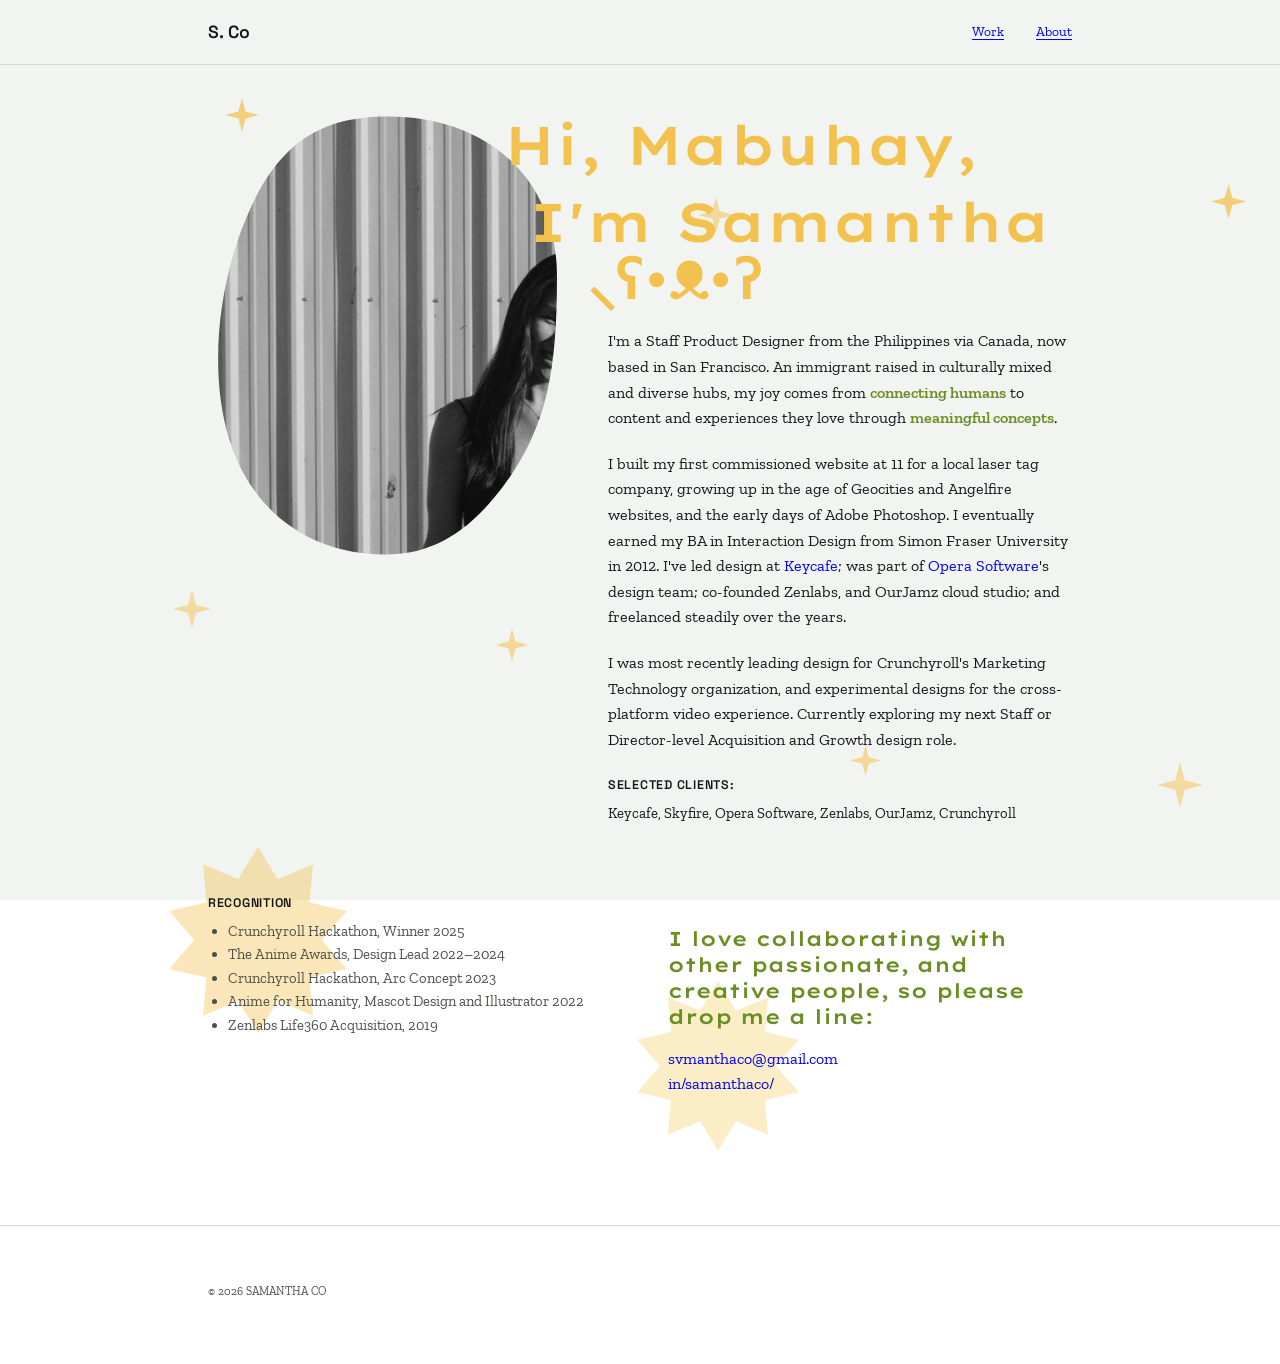
==== about.html @ 7ece9bed "Add files via upload" ====
<!DOCTYPE html>
<html lang="en">
<head>
<meta charset="UTF-8">
<meta name="viewport" content="width=device-width, initial-scale=1.0">
<title>About — Samantha Co</title>
<link rel="preconnect" href="https://fonts.googleapis.com">
<link href="https://fonts.googleapis.com/css2?family=Zilla+Slab:ital,wght@0,400;0,500;0,600;1,400&family=Space+Grotesk:wght@500;600;700&family=Lexend+Giga:wght@500;600;700&display=swap" rel="stylesheet">
<link rel="stylesheet" href="styles.css">
<style>
  .about-hero{
    display:flex; align-items:flex-start; gap:0; flex-wrap:wrap;
    padding:40px 0 16px;
  }
  .about-hero-photo{
    width:360px; height:460px; flex-shrink:0;
    clip-path: path("M180,11.5 C275,11.5 349,69 349,172.5 C349,264.5 339,322 296.5,379.5 C254,437 212,454 159,448.5 C95,442.75 42,402.5 21,333.5 C0,264.5 10.6,172.5 42.4,103.5 C74.1,34.5 116.5,11.5 180,11.5 Z");
    overflow:hidden; background:var(--bg-raised); position:relative;
  }
  .about-hero-photo img{width:100%; height:100%; object-fit:cover; display:block; filter:grayscale(0.15);}
  .about-hero-text{
    flex:1; min-width:260px; position:relative; margin-left:-64px; margin-top:12px; z-index:2; padding-left:24px;
  }
  .about-hero-text p.about-hero-wave{margin-left:-24px;}
  .about-hero-text p{margin-bottom:20px; margin-left:80px;}
  .about-hero-greet{
    font-family:'Lexend Giga', sans-serif; font-weight:600; font-size:clamp(2rem, 6vw, 3.4rem);
    margin:0 0 8px; line-height:1.05;
  }
  .about-hero-wave{
    font-family:'Lexend Giga', sans-serif; font-weight:600; font-size:clamp(2rem, 6vw, 3.4rem);
    color:var(--ink); margin:0 0 4px; line-height:1.05; margin-left:-24px;
  }
  .accent-text{color:var(--accent); font-weight:600;}
  .about-hero-lede{
    color:var(--ink-soft); margin-top:16px; max-width:340px;
  }
  .about-columns{display:flex; gap:56px; flex-wrap:wrap; margin-top:8px;}
  .about-columns > div{flex:1; min-width:200px;}
  @media (max-width:768px){
    .about-hero-photo{width:100%;}
    .about-hero-text{margin-left:0; padding-left:0; margin-top:-32px;}
  }
</style>
</head>
<body>

<div class="stars-bg" id="starsBg" aria-hidden="true"></div>

<div class="page">

<nav>
  <div class="wrap">
    <div class="logo">S. Co</div>
    <div class="navlinks">
      <a href="index.html#work">Work</a>
      <a href="about.html">About</a>
    </div>
  </div>
</nav>

<div class="wrap">
  <div class="about-hero">
    <div class="about-hero-photo reveal">
      <img src="about-photo.png" alt="Samantha Co laughing in front of a corrugated metal wall">
    </div>
    <div class="about-hero-text">
      <p class="about-hero-wave"><span style="color:var(--spark);">Hi, Mabuhay,</p>
      <h1 class="about-hero-greet"><span style="color:var(--spark);">I'm Samantha</h1>
      <p class="about-hero-greet" style="margin-left:60px; margin-top:-8px;"><span class="emoticon"><span style="color:var(--spark);">⸜ʕ•ᴥ•ʔ</span></span></p>
      <p>I'm a Staff Product Designer from the Philippines via Canada, now based in San Francisco. An immigrant raised in culturally mixed and diverse hubs, my joy comes from <span class="accent-text">connecting humans</span> to content and experiences they love through <span class="accent-text">meaningful concepts</span>. </p>

        <p>I built my first commissioned website at 11 for a local laser tag company, growing up in the age of Geocities and Angelfire websites, and the early days of Adobe Photoshop. I eventually earned my BA in Interaction Design from Simon Fraser University in 2012. I've led design at <a href="https://www.keycafe.com/s/" target="_blank" rel="noopener noreferrer">Keycafe</a>; was part of <a href="https://www.opera.com" target="_blank" rel="noopener noreferrer">Opera Software</a>'s design team; co-founded Zenlabs, and OurJamz cloud studio; and freelanced steadily over the years.</p>
      <p>I was most recently leading design for Crunchyroll's Marketing Technology organization, and experimental designs for the cross-platform video experience. Currently exploring my next Staff or Director-level Acquisition and Growth design role.</p>

      <h4 class="about-subhead" style="margin-left:80px;">Selected Clients:</h4>
      <p class="about-list" style="margin-left:80px;">Keycafe, Skyfire, Opera Software, Zenlabs, OurJamz, Crunchyroll</p>
    </div>
  </div>
</div>

<section class="section" id="about" style="padding-top:8px;">
  <div class="wrap">

    <div class="about-grid">
      <div class="about-text" style="max-width:none;">
        <div style="display:flex; gap:56px; flex-wrap:wrap; align-items:flex-start;">
          <div style="position:relative; flex:1; min-width:240px;">
            <svg class="star-decor parallax" data-speed="0.18" viewBox="0 0 200 200" xmlns="http://www.w3.org/2000/svg" aria-hidden="true" style="position:absolute; top:-40px; left:-60px; width:220px; height:220px; z-index:-1; pointer-events:none;">
              <path fill="#F2C14E" opacity="0.4" d="M100.0,15.0 L117.9,44.8 L150.0,31.2 L146.9,65.9 L180.8,73.7 L158.0,100.0 L180.8,126.3 L146.9,134.1 L150.0,168.8 L117.9,155.2 L100.0,185.0 L82.1,155.2 L50.0,168.8 L53.1,134.1 L19.2,126.3 L42.0,100.0 L19.2,73.7 L53.1,65.9 L50.0,31.2 L82.1,44.8 Z" />
            </svg>
            <h4 class="about-subhead">Recognition</h4>
            <ul class="about-list" style="list-style:disc; padding-left:20px; margin:0;">
              <li>Crunchyroll Hackathon, Winner 2025</li>
              <li>The Anime Awards, Design Lead 2022–2024</li>
              <li>Crunchyroll Hackathon, Arc Concept 2023</li>
              <li>Anime for Humanity, Mascot Design and Illustrator 2022</li>
              <li>Zenlabs Life360 Acquisition, 2019</li>
            </ul>
          </div>

          <div style="flex:1; min-width:240px; margin-top:56px; position:relative;">
            <svg class="star-decor parallax" data-speed="0.14" viewBox="0 0 200 200" xmlns="http://www.w3.org/2000/svg" aria-hidden="true" style="position:absolute; top:40px; left:-50px; width:200px; height:200px; z-index:-1; pointer-events:none;">
              <path fill="#F7DE8F" opacity="0.5" d="M100.0,15.0 L117.9,44.8 L150.0,31.2 L146.9,65.9 L180.8,73.7 L158.0,100.0 L180.8,126.3 L146.9,134.1 L150.0,168.8 L117.9,155.2 L100.0,185.0 L82.1,155.2 L50.0,168.8 L53.1,134.1 L19.2,126.3 L42.0,100.0 L19.2,73.7 L53.1,65.9 L50.0,31.2 L82.1,44.8 Z" />
            </svg>
            <p class="results-statement" style="font-size:1.25rem;"><span class="accent-text">I love collaborating with other passionate, and creative people, so please drop me a line:</span></p>
            <p style="margin:0;">
              <a href="mailto:svmanthaco@gmail.com">svmanthaco@gmail.com</a><br>
              <a href="https://www.linkedin.com/in/samanthaco/" target="_blank" rel="noopener noreferrer">in/samanthaco/</a>
            </p>
          </div>
        </div>


      </div>
    </div>
  </div>
</section>

<footer>
  <div class="wrap">
    <div class="footer-note">© 2026 SAMANTHA CO</div>
  </div>
</footer>

</div><!-- /.page -->

<script>
  (function(){
    var bg = document.getElementById('starsBg');
    if(!bg) return;
    var count = window.innerWidth < 640 ? 4 : 8;
    var cols = window.innerWidth < 640 ? 2 : 4;
    var rows = Math.ceil(count / cols);
    var cellW = 100 / cols;
    var cellH = 100 / rows;
    var cell = 0;
    for(var i = 0; i < count; i++){
      var star = document.createElement('div');
      star.className = 'star';
      var size = (Math.random() * 26 + 22).toFixed(1);
      star.style.width = size + 'px';
      star.style.height = size + 'px';
      var col = cell % cols;
      var row = Math.floor(cell / cols);
      cell++;
      var top = row * cellH + Math.random() * (cellH * 0.7) + cellH * 0.1;
      var left = col * cellW + Math.random() * (cellW * 0.7) + cellW * 0.1;
      star.style.top = top + '%';
      star.style.left = left + '%';
      star.style.opacity = (Math.random() * 0.4 + 0.35).toFixed(2);
      star.style.animationDelay = (Math.random() * 3.4).toFixed(2) + 's';
      star.style.animationDuration = (2.4 + Math.random() * 2.4).toFixed(2) + 's';
      bg.appendChild(star);
    }
  })();

  (function(){
    var revealEls = document.querySelectorAll('.reveal');
    if(!('IntersectionObserver' in window) || !revealEls.length){
      revealEls.forEach(function(el){ el.classList.add('is-visible'); });
      return;
    }
    var observer = new IntersectionObserver(function(entries){
      entries.forEach(function(entry){
        if(entry.isIntersecting){
          entry.target.classList.add('is-visible');
        } else {
          entry.target.classList.remove('is-visible');
        }
      });
    }, { threshold: 0.15, rootMargin: '0px 0px -40px 0px' });
    revealEls.forEach(function(el){ observer.observe(el); });
  })();
</script>

</body>
</html>
---- styles.css ----
:root{
    --bg: #F2F4F1;
    --bg-raised: #E8EBE4;
    --ink: #14171A;
    --ink-soft: #4B5049;
    --line: #D6DAD1;
    --accent: #6B8E23;
    --link-color: #0000EE;
    --spark: #F2C14E;
  }
  *{box-sizing:border-box; margin:0; padding:0;}
  html{scroll-behavior:smooth;}
  body{
    color:var(--ink);
    font-family:'Zilla Slab', serif;
    line-height:1.6;
    -webkit-font-smoothing:antialiased;
  }
  .page{position:relative; z-index:1;}
  .stars-bg{position:fixed; inset:0; z-index:0; overflow:hidden; pointer-events:none; background:var(--bg);}
  .star{
    position:absolute;
    background-image:url("data:image/svg+xml;utf8,<svg xmlns='http://www.w3.org/2000/svg' viewBox='0 0 24 24'><path d='M12 0 L14.5 9.5 L24 12 L14.5 14.5 L12 24 L9.5 14.5 L0 12 L9.5 9.5 Z' fill='%23F2C14E'/></svg>");
    background-size:contain; background-repeat:no-repeat; background-position:center;
    animation:twinkle 3.4s ease-in-out infinite;
  }
  @media (prefers-reduced-motion: reduce){
    .star{animation:none; opacity:0.4 !important;}
  }

  /* --- scroll reveal --- */
  .reveal{
    opacity:0; transform:translateY(22px);
    transition:opacity 0.7s ease, transform 0.7s ease;
  }
  .reveal.is-visible{opacity:1; transform:translateY(0);}
  .card.reveal:nth-child(2){transition-delay:0.06s;}
  .card.reveal:nth-child(3){transition-delay:0.12s;}
  .card.reveal:nth-child(4){transition-delay:0.18s;}
  .card.reveal:nth-child(5){transition-delay:0.24s;}
  @media (prefers-reduced-motion: reduce){
    .reveal{opacity:1; transform:none; transition:none;}
  }
  a{color:inherit; text-decoration:none;}
  p a, li a{color:var(--link-color); text-decoration:none;}
  .wrap{max-width:920px; margin:0 auto; padding:0 28px;}

  /* --- nav --- */
  nav{
    position:sticky; top:0; z-index:50;
    background:rgba(242,244,241,0.85);
    backdrop-filter:blur(8px);
    border-bottom:1px solid var(--line);
  }
  nav .wrap{display:flex; align-items:center; justify-content:space-between; height:64px;}
  .logo{font-family:'Space Grotesk', sans-serif; font-weight:600; font-size:1.1rem; letter-spacing:0.02em;}
  .navlinks{display:flex; gap:32px; font-size:0.85rem;}
  .navlinks a{position:relative; padding:4px 0; font-family:'Zilla Slab', serif; color:var(--link-color); text-decoration:underline; text-underline-offset:3px;}
  a:focus-visible{outline:2px solid var(--link-color); outline-offset:3px; border-radius:2px;}
  .about-text a, .footer-links a, .project-body a{
    font-family:'Zilla Slab', serif; color:var(--link-color); text-decoration:none;
  }

  /* --- hero --- */
  .hero{padding-top:96px; padding-bottom:32px; position:relative; text-align:center;}
  .hero-breaker{
    font-family:'Zilla Slab', serif; font-size:1.2rem; color:var(--line);
    margin-top:56px; letter-spacing:0.3em;
  }
  .hero .eyebrow{
    font-family:'Space Grotesk', sans-serif; font-weight:600; font-size:0.78rem; color:var(--accent);
    letter-spacing:0.06em; text-transform:uppercase; display:flex; align-items:center; justify-content:center; gap:8px; margin-bottom:22px;
  }
  .spark{display:inline-block; animation:twinkle 2.6s ease-in-out infinite;}
  @keyframes twinkle{0%,100%{opacity:1; transform:scale(1);} 50%{opacity:0.55; transform:scale(0.85);}}
  h1.name{
    font-family:'Lexend Giga', sans-serif; font-weight:600; font-size:clamp(2.6rem, 6vw, 4.4rem);
    line-height:1.02; letter-spacing:-0.01em;
  }
  h1.name em{font-style:italic; font-weight:300; color:var(--accent);}
  .role{
    font-family:'Space Grotesk', sans-serif; font-weight:500; font-size:1.3rem;
    color:var(--ink-soft); margin-top:10px;
  }
  .thesis{max-width:none; margin-top:28px; font-size:1.05rem; color:var(--ink-soft);}
  .hero-meta{display:flex; gap:24px; margin-top:10px; font-family:'Zilla Slab', serif; font-style:italic; font-size:0.78rem; color:var(--ink-soft); flex-wrap:wrap;}

  /* --- section labels --- */
  .section{padding:128px 0;}
  #work{padding-top:24px; padding-bottom:24px;}
  .section-breaker{
    text-align:center; font-family:'Zilla Slab', serif; font-size:1.2rem; color:var(--line); letter-spacing:0.3em;
  }
  .section-label{
    font-family:'Space Grotesk', sans-serif; font-weight:600; font-size:0.78rem; color:var(--accent);
    text-transform:uppercase; letter-spacing:0.06em; margin-bottom:18px; display:block;
  }

  /* --- featured project --- */
  .featured-media{
    width:100%; border-radius:6px; overflow:hidden; margin:28px 0 8px;
    border:1px solid var(--line); background:var(--bg-raised);
  }
  .featured-media img{width:100%; display:block;}
  .media-caption{
    font-family:'Zilla Slab', serif; font-style:italic; font-size:0.85rem; color:var(--ink-soft);
    margin-top:0; margin-bottom:28px; text-align:center;
  }
  h2.project-title{
    font-family:'Lexend Giga', sans-serif; font-weight:600; font-size:2rem; margin-bottom:4px;
  }
  .project-subhead{
    font-family:'Zilla Slab', serif; font-style:italic; font-size:0.9rem; color:var(--ink-soft);
    margin-bottom:0;
  }
  .project-subhead a{color:var(--link-color); text-decoration:none;}
  .subhead-row{display:flex; align-items:center; gap:8px;}
  .company-icon{
    width:20px; height:20px; border-radius:50%; object-fit:cover; flex-shrink:0; display:block;
  }
  .stat-row{
    display:flex; gap:36px; flex-wrap:wrap; margin:28px 0 32px;
    padding:24px 0; border-top:1px solid var(--line); border-bottom:1px solid var(--line);
    justify-content:space-between;
  }
  .stat{flex:1; min-width:140px;}
  .stat .num{font-family:'Space Grotesk', sans-serif; font-weight:600; font-size:2rem; color:var(--accent); display:block;}
  .stat .label{font-size:0.82rem; color:var(--ink-soft); margin-top:2px;}
  .project-body p{margin-bottom:88px; color:var(--ink-soft); max-width:none;}
  .results-statement{
    font-family:'Lexend Giga', sans-serif; font-weight:600; font-size:1.6rem; line-height:1.3;
    color:var(--ink); max-width:none;
  }
  .highlight-green{color:var(--accent);}
  .results-block{position:relative; margin-top:140px;}
  .results-block .results-statement:first-of-type{margin-bottom:20px;}
  .results-block .star-decor{
    position:absolute; top:-60px; left:-80px; width:260px; height:220px; z-index:-1; pointer-events:none;
  }
  .inline-media{margin:0 0 88px; max-width:none; text-align:center;}
  .inline-media img{width:100%; border-radius:6px; border:1px solid var(--line); display:block;}
  .inline-media .media-caption{margin-bottom:0; max-width:none;}
  .stacked-media{display:flex; flex-direction:column; align-items:center;}
  .stacked-media img{margin-bottom:12px; width:100px; max-width:100%; height:auto;}
  .stacked-media img:last-of-type{margin-bottom:0;}
  .focus-grid{
    display:grid; grid-template-columns:1fr 1fr; gap:28px; align-items:start;
    width:100%; margin:8px 0 88px;
  }
  .focus-grid .inline-media img{max-height:160px; width:auto; display:block;}
  .focus-grid p{margin-bottom:0; max-width:none;}
  @media (max-width:640px){.focus-grid{grid-template-columns:1fr;}}
  .project-body h4{
    font-family:'Space Grotesk', sans-serif; font-weight:600; font-size:0.85rem; color:var(--ink);
    text-transform:uppercase; letter-spacing:0.04em; margin:48px 0 16px;
  }
  .problem-block{position:relative;}
  .solution-block{position:relative;}
  .problem-block .blob{
    position:absolute; top:-40px; left:-70px; width:260px; height:260px; z-index:-1; pointer-events:none;
  }
  .solution-block .blob{
    position:absolute; top:-40px; right:160px; width:260px; height:260px; z-index:-1; pointer-events:none;
  }

  /* --- project grid --- */
  .grid{display:grid; grid-template-columns:1fr 1fr; gap:1px; background:var(--line); border:1px solid var(--line); margin-top:24px;}
  .card{
    position:relative; aspect-ratio:16/10; border-radius:4px; overflow:hidden;
    background:var(--bg-raised); border:1px solid var(--line); transition:transform 0.2s ease;
  }
  .card:hover{transform:scale(1.01);}
  .card-thumb{width:100%; height:100%; margin:0;}
  .card-thumb img{width:100%; height:100%; object-fit:contain; display:block;}
  .card-overlay{
    position:absolute; inset:0; display:flex; align-items:flex-end;
    background:linear-gradient(to top, rgba(0,0,0,0.7) 0%, rgba(0,0,0,0) 55%);
    opacity:0; transition:opacity 0.2s ease; padding:20px;
  }
  .card:hover .card-overlay{opacity:1;}
  .card-overlay h3{
    font-family:'Lexend Giga', sans-serif; font-weight:600; font-size:1.05rem; color:#fff;
    display:flex; align-items:center; gap:8px; margin:0;
  }
  .card-spark{color:var(--spark); opacity:0; transform:scale(0.6); transition:all 0.25s ease; font-size:0.9rem;}
  .card:hover .card-spark{opacity:1; transform:scale(1);}
  @media (max-width:640px){.grid{grid-template-columns:1fr;}}

  /* --- about --- */
  .about-grid{display:flex; gap:48px; flex-wrap:wrap; align-items:flex-start;}
  .about-photo{width:180px; height:180px; border-radius:6px; overflow:hidden; flex-shrink:0; background:var(--bg-raised); border:1px solid var(--line);}
  .about-photo img{width:100%; height:100%; object-fit:cover; display:block;}
  .about-text{flex:1; min-width:280px; max-width:560px; color:var(--ink-soft);}
  .about-text p{margin-bottom:16px;}
  .about-greeting{
    font-family:'Space Grotesk', sans-serif; font-weight:600; font-size:1.6rem; color:var(--ink); margin-bottom:16px;
  }
  .about-greeting .emoticon{color:var(--accent); font-weight:500; font-family:'Space Grotesk', sans-serif;}
  .about-subhead{
    font-family:'Space Grotesk', sans-serif; font-weight:600; font-size:0.78rem; color:var(--ink);
    text-transform:uppercase; letter-spacing:0.06em; margin:24px 0 6px;
  }
  .about-list{font-size:0.92rem;}
  .about-contact{margin-top:24px;}
  .signoff{
    font-family:'Zilla Slab', serif; font-style:italic; color:var(--ink-soft); font-size:0.95rem;
    margin-top:24px; margin-bottom:0;
  }

  /* --- footer --- */
  footer{padding:56px 0 64px; border-top:1px solid var(--line);}
  footer .wrap{display:flex; justify-content:space-between; align-items:center; flex-wrap:wrap; gap:16px;}
  .footer-links{display:flex; gap:28px; font-size:0.9rem;}
  .footer-note{font-family:'Zilla Slab', serif; font-size:0.72rem; color:var(--ink-soft);}

  @media (prefers-reduced-motion: reduce){
    .spark{animation:none;}
    *{transition:none !important;}
  }
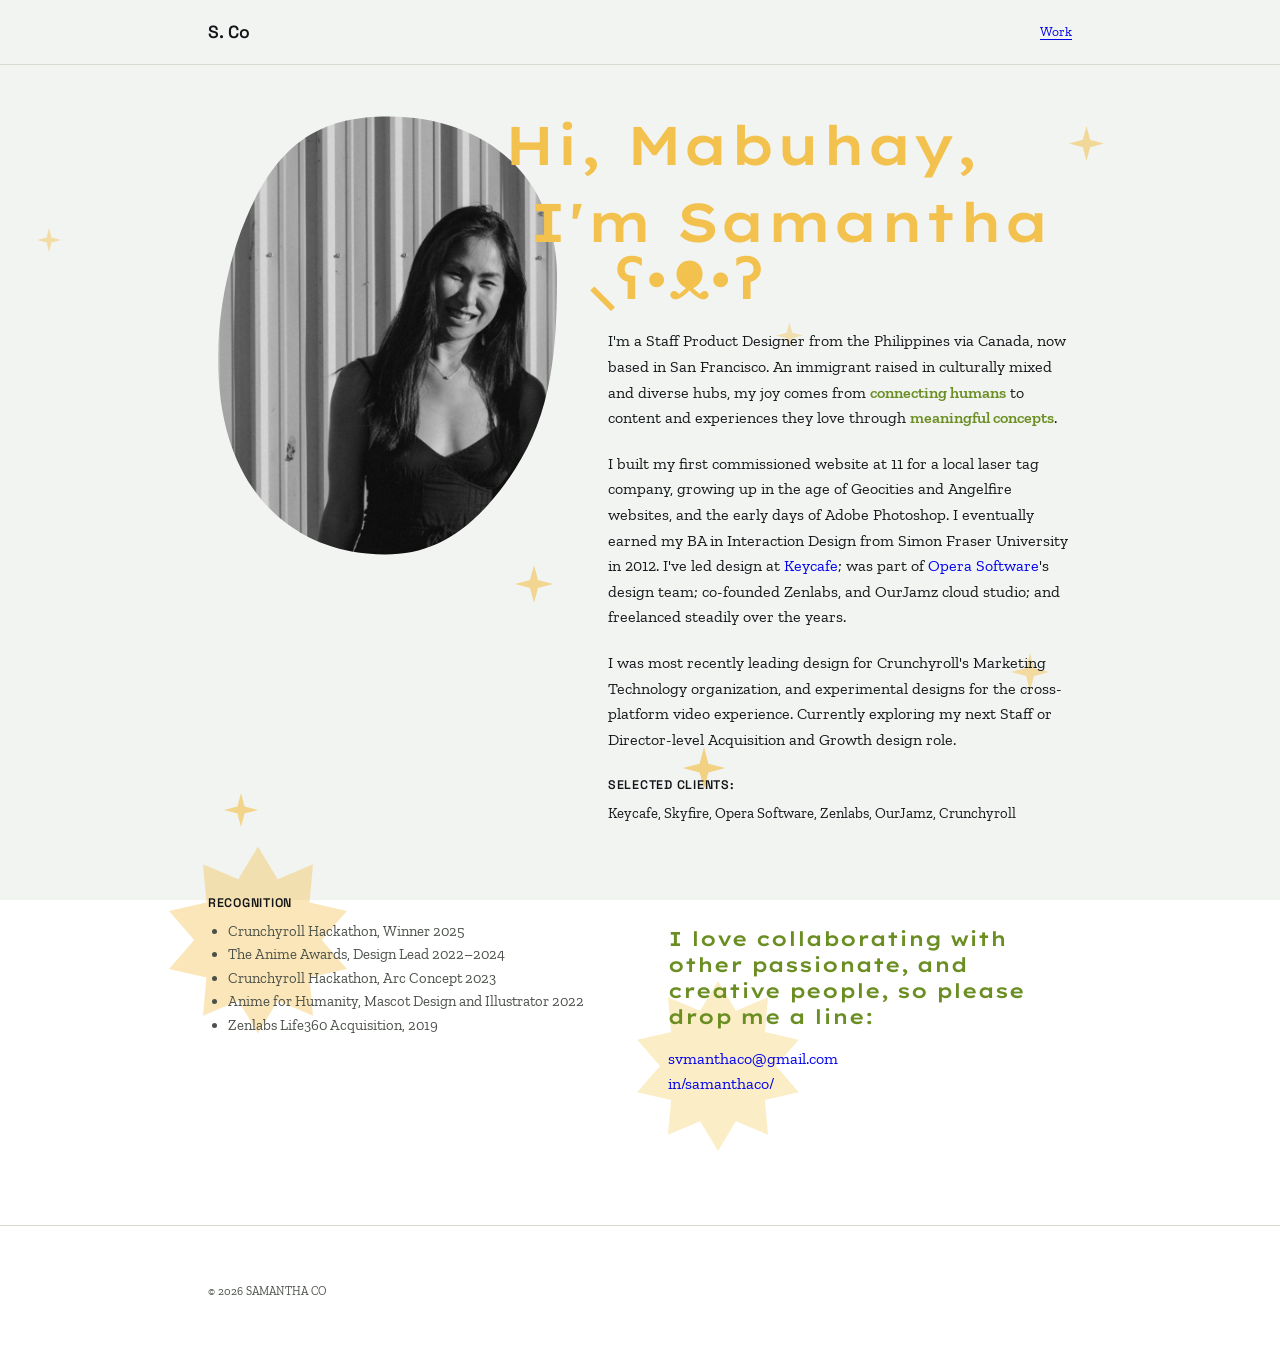
==== commit 6f8f7378: "Add files via upload" ====
--- a/about.html
+++ b/about.html
@@ -54,7 +54,7 @@
     <div class="logo">S. Co</div>
     <div class="navlinks">
       <a href="index.html#work">Work</a>
-      <a href="about.html">About</a>
+
     </div>
   </div>
 </nav>
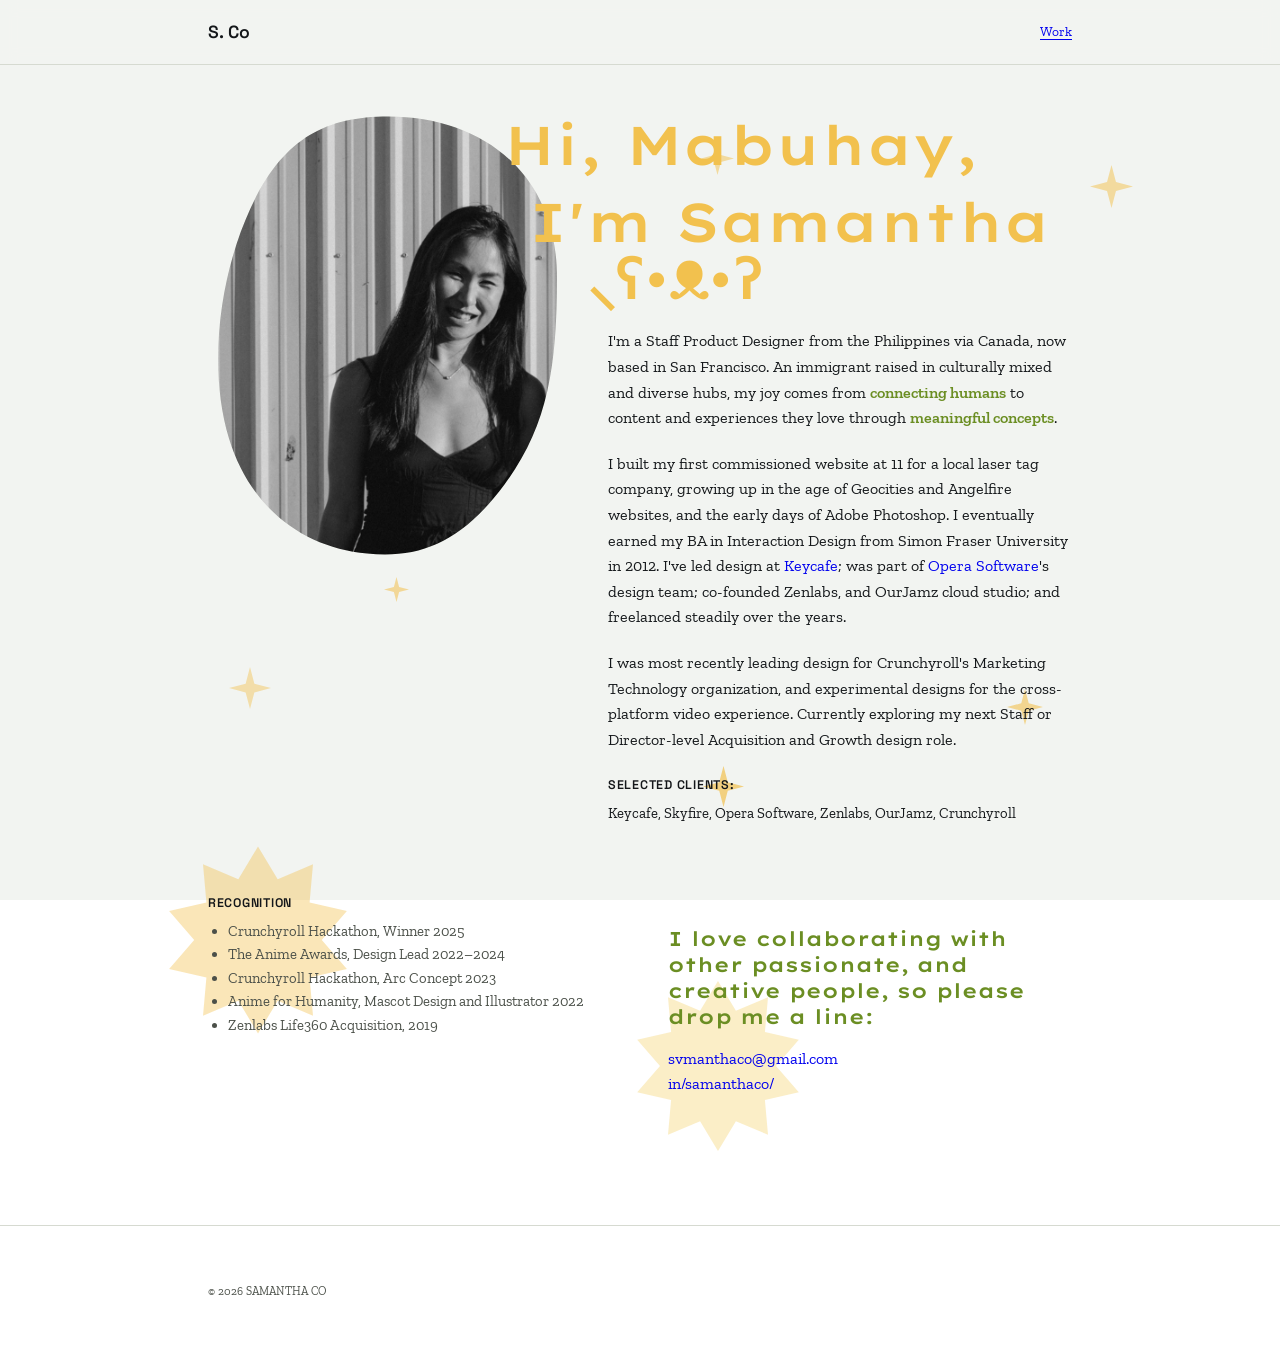
==== commit 592e9a04: "Add files via upload" ====
--- a/about.html
+++ b/about.html
@@ -53,7 +53,7 @@
   <div class="wrap">
     <div class="logo">S. Co</div>
     <div class="navlinks">
-      <a href="index.html#work">Work</a>
+      <a href="https://cupnunu.github.io/portfolio/index.html#work">Work</a>
 
     </div>
   </div>
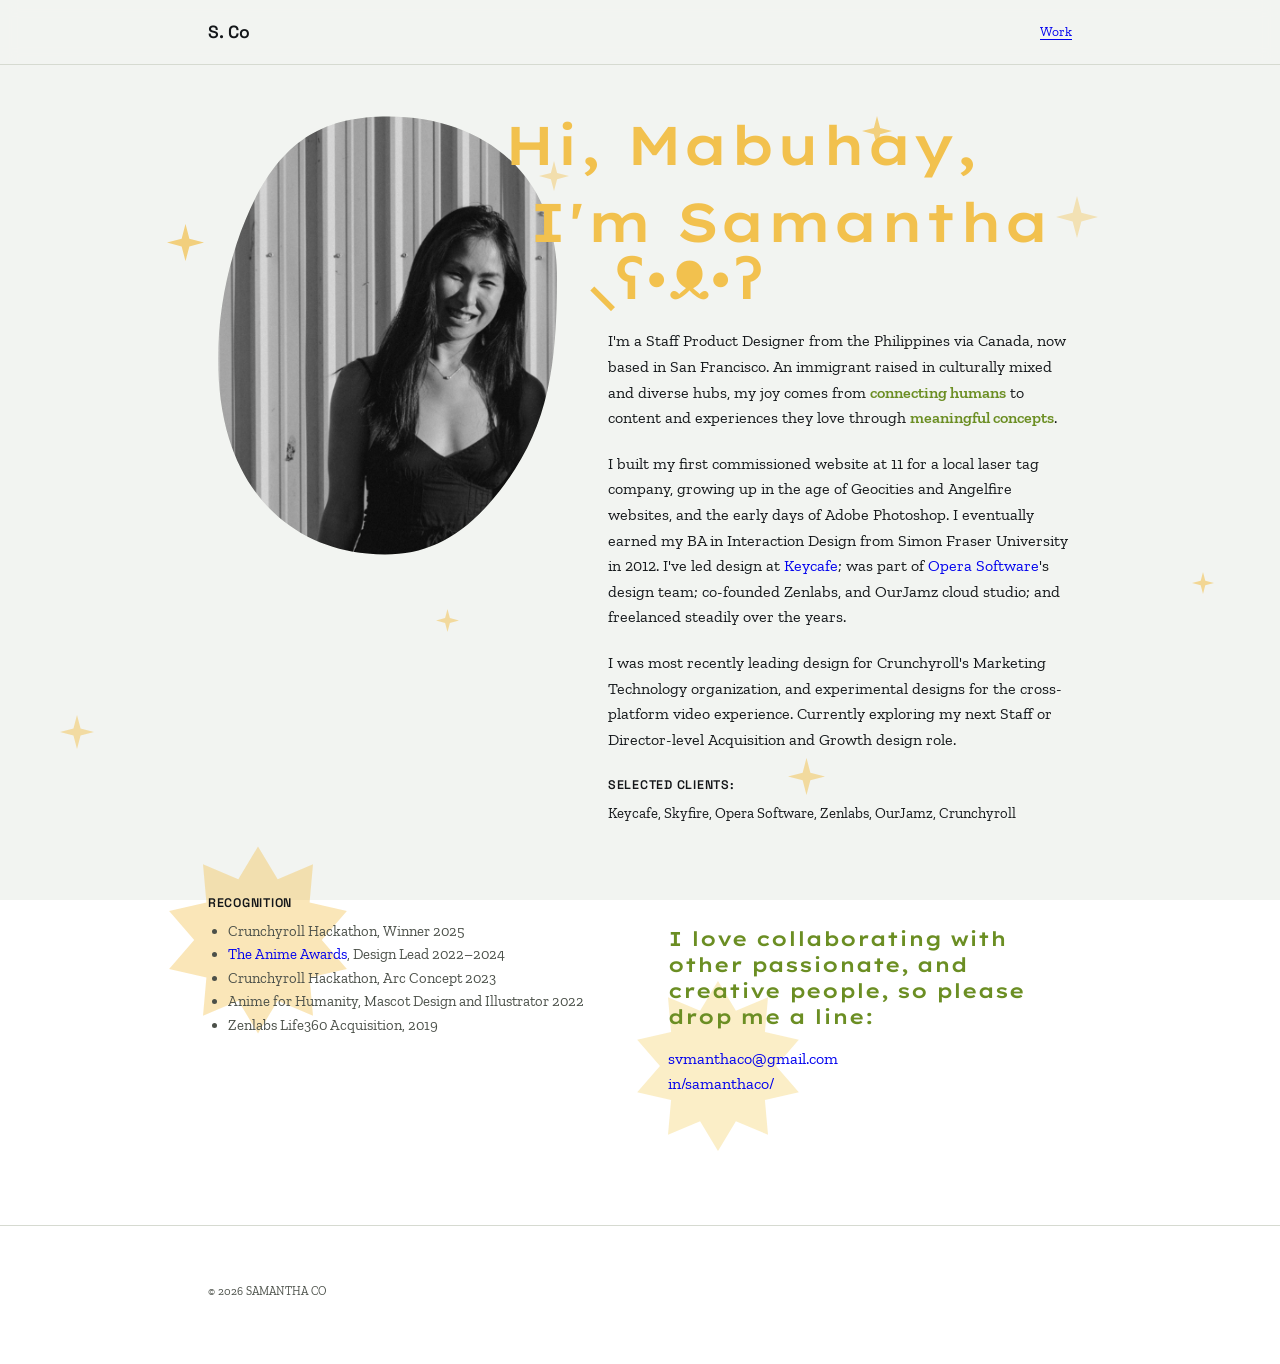
==== commit 27571148: "Add files via upload" ====
--- a/about.html
+++ b/about.html
@@ -92,7 +92,7 @@
             <h4 class="about-subhead">Recognition</h4>
             <ul class="about-list" style="list-style:disc; padding-left:20px; margin:0;">
               <li>Crunchyroll Hackathon, Winner 2025</li>
-              <li>The Anime Awards, Design Lead 2022–2024</li>
+              <li><a href="https://www.crunchyroll.com/animeawards/" target="_blank" rel="noopener noreferrer">The Anime Awards</a>, Design Lead 2022–2024</li>
               <li>Crunchyroll Hackathon, Arc Concept 2023</li>
               <li>Anime for Humanity, Mascot Design and Illustrator 2022</li>
               <li>Zenlabs Life360 Acquisition, 2019</li>
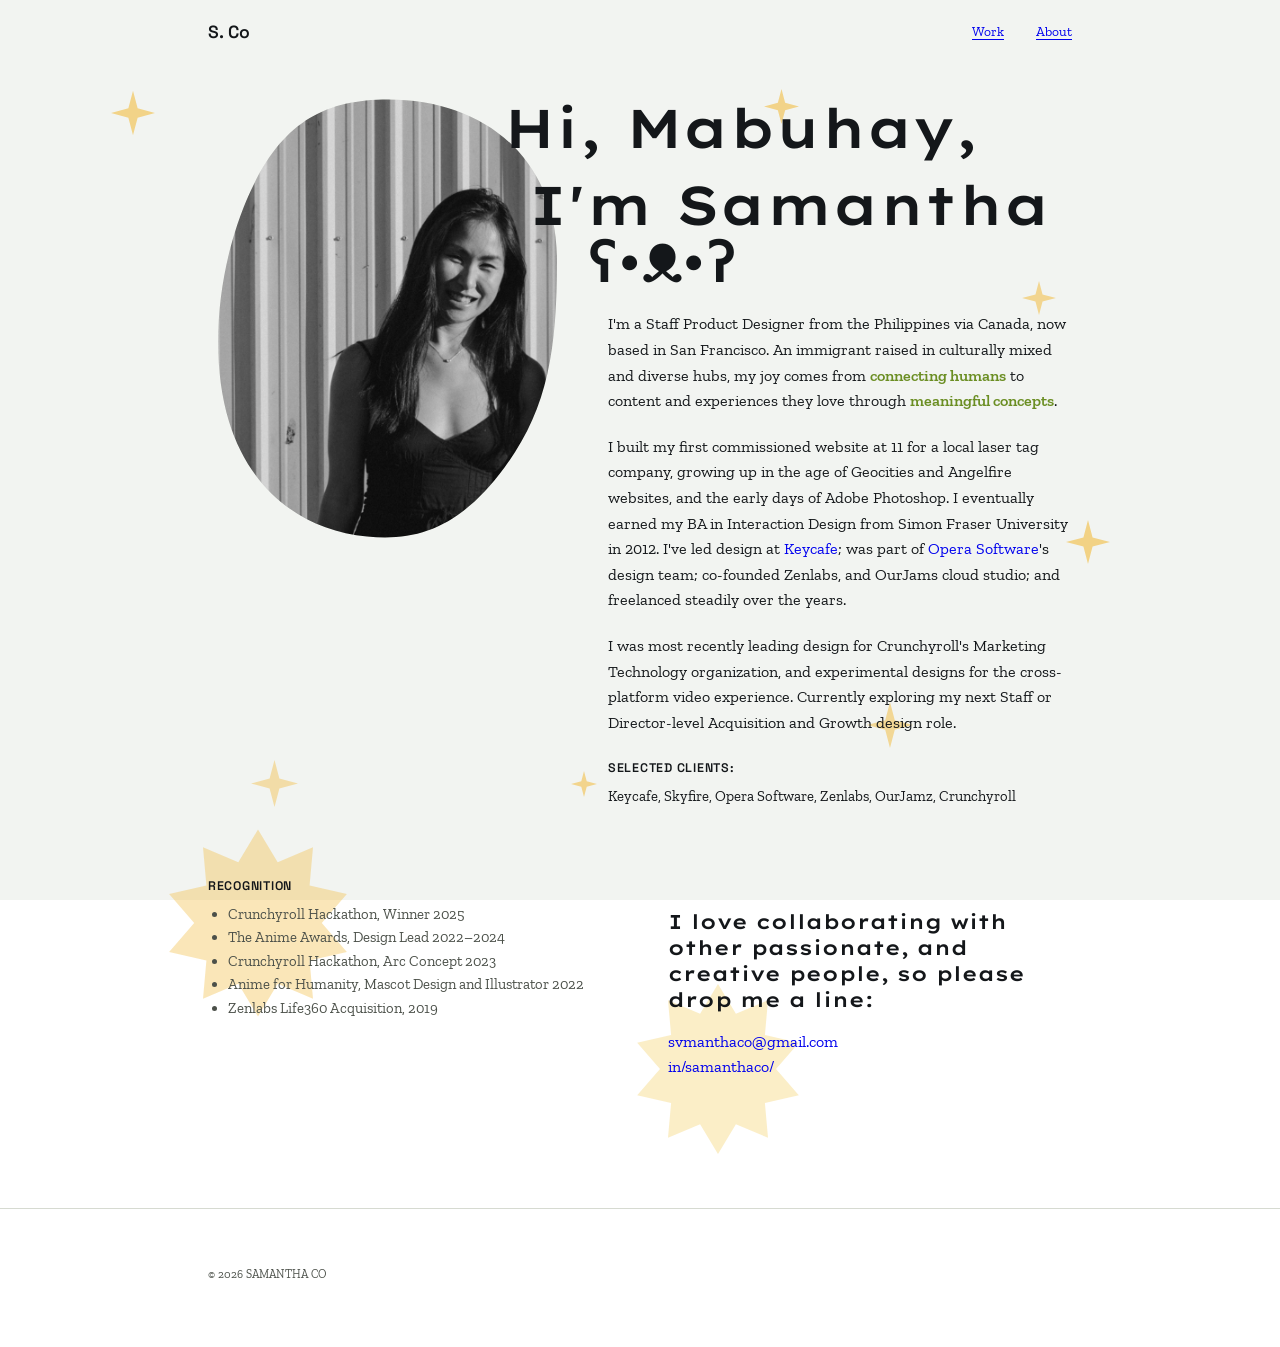
==== commit 19101e5a: "Add files via upload" ====
--- a/about.html
+++ b/about.html
@@ -10,7 +10,7 @@
 <style>
   .about-hero{
     display:flex; align-items:flex-start; gap:0; flex-wrap:wrap;
-    padding:40px 0 16px;
+    padding:24px 0 16px;
   }
   .about-hero-photo{
     width:360px; height:460px; flex-shrink:0;
@@ -53,8 +53,8 @@
   <div class="wrap">
     <div class="logo">S. Co</div>
     <div class="navlinks">
-      <a href="https://cupnunu.github.io/portfolio/index.html#work">Work</a>
-
+      <a href="index.html#work">Work</a>
+      <a href="about.html">About</a>
     </div>
   </div>
 </nav>
@@ -65,12 +65,12 @@
       <img src="about-photo.png" alt="Samantha Co laughing in front of a corrugated metal wall">
     </div>
     <div class="about-hero-text">
-      <p class="about-hero-wave"><span style="color:var(--spark);">Hi, Mabuhay,</p>
-      <h1 class="about-hero-greet"><span style="color:var(--spark);">I'm Samantha</h1>
-      <p class="about-hero-greet" style="margin-left:60px; margin-top:-8px;"><span class="emoticon"><span style="color:var(--spark);">⸜ʕ•ᴥ•ʔ</span></span></p>
+      <p class="about-hero-wave">Hi, Mabuhay,</p>
+      <h1 class="about-hero-greet">I'm Samantha</h1>
+      <p class="about-hero-greet" style="margin-left:60px; margin-top:-8px;"><span class="emoticon">ʕ•ᴥ•ʔ</span></p>
       <p>I'm a Staff Product Designer from the Philippines via Canada, now based in San Francisco. An immigrant raised in culturally mixed and diverse hubs, my joy comes from <span class="accent-text">connecting humans</span> to content and experiences they love through <span class="accent-text">meaningful concepts</span>. </p>
 
-        <p>I built my first commissioned website at 11 for a local laser tag company, growing up in the age of Geocities and Angelfire websites, and the early days of Adobe Photoshop. I eventually earned my BA in Interaction Design from Simon Fraser University in 2012. I've led design at <a href="https://www.keycafe.com/s/" target="_blank" rel="noopener noreferrer">Keycafe</a>; was part of <a href="https://www.opera.com" target="_blank" rel="noopener noreferrer">Opera Software</a>'s design team; co-founded Zenlabs, and OurJamz cloud studio; and freelanced steadily over the years.</p>
+        <p>I built my first commissioned website at 11 for a local laser tag company, growing up in the age of Geocities and Angelfire websites, and the early days of Adobe Photoshop. I eventually earned my BA in Interaction Design from Simon Fraser University in 2012. I've led design at <a href="https://www.keycafe.com/s/" target="_blank" rel="noopener noreferrer">Keycafe</a>; was part of <a href="https://www.opera.com" target="_blank" rel="noopener noreferrer">Opera Software</a>'s design team; co-founded Zenlabs, and OurJams cloud studio; and freelanced steadily over the years.</p>
       <p>I was most recently leading design for Crunchyroll's Marketing Technology organization, and experimental designs for the cross-platform video experience. Currently exploring my next Staff or Director-level Acquisition and Growth design role.</p>
 
       <h4 class="about-subhead" style="margin-left:80px;">Selected Clients:</h4>
@@ -92,7 +92,7 @@
             <h4 class="about-subhead">Recognition</h4>
             <ul class="about-list" style="list-style:disc; padding-left:20px; margin:0;">
               <li>Crunchyroll Hackathon, Winner 2025</li>
-              <li><a href="https://www.crunchyroll.com/animeawards/" target="_blank" rel="noopener noreferrer">The Anime Awards</a>, Design Lead 2022–2024</li>
+              <li>The Anime Awards, Design Lead 2022–2024</li>
               <li>Crunchyroll Hackathon, Arc Concept 2023</li>
               <li>Anime for Humanity, Mascot Design and Illustrator 2022</li>
               <li>Zenlabs Life360 Acquisition, 2019</li>
@@ -100,10 +100,10 @@
           </div>
 
           <div style="flex:1; min-width:240px; margin-top:56px; position:relative;">
-            <svg class="star-decor parallax" data-speed="0.14" viewBox="0 0 200 200" xmlns="http://www.w3.org/2000/svg" aria-hidden="true" style="position:absolute; top:40px; left:-50px; width:200px; height:200px; z-index:-1; pointer-events:none;">
+            <svg class="star-decor parallax" data-speed="0.14" viewBox="0 0 200 200" xmlns="http://www.w3.org/2000/svg" aria-hidden="true" style="position:absolute; top:60px; left:-50px; width:200px; height:200px; z-index:-1; pointer-events:none;">
               <path fill="#F7DE8F" opacity="0.5" d="M100.0,15.0 L117.9,44.8 L150.0,31.2 L146.9,65.9 L180.8,73.7 L158.0,100.0 L180.8,126.3 L146.9,134.1 L150.0,168.8 L117.9,155.2 L100.0,185.0 L82.1,155.2 L50.0,168.8 L53.1,134.1 L19.2,126.3 L42.0,100.0 L19.2,73.7 L53.1,65.9 L50.0,31.2 L82.1,44.8 Z" />
             </svg>
-            <p class="results-statement" style="font-size:1.25rem;"><span class="accent-text">I love collaborating with other passionate, and creative people, so please drop me a line:</span></p>
+            <p class="results-statement" style="font-size:1.25rem;">I love collaborating with other passionate, and creative people, so please drop me a line:</p>
             <p style="margin:0;">
               <a href="mailto:svmanthaco@gmail.com">svmanthaco@gmail.com</a><br>
               <a href="https://www.linkedin.com/in/samanthaco/" target="_blank" rel="noopener noreferrer">in/samanthaco/</a>
@@ -174,5 +174,7 @@
   })();
 </script>
 
+<script src="draggable-stars.js"></script>
+
 </body>
 </html>
--- a/styles.css
+++ b/styles.css
@@ -23,6 +23,7 @@
     background-image:url("data:image/svg+xml;utf8,<svg xmlns='http://www.w3.org/2000/svg' viewBox='0 0 24 24'><path d='M12 0 L14.5 9.5 L24 12 L14.5 14.5 L12 24 L9.5 14.5 L0 12 L9.5 9.5 Z' fill='%23F2C14E'/></svg>");
     background-size:contain; background-repeat:no-repeat; background-position:center;
     animation:twinkle 3.4s ease-in-out infinite;
+    pointer-events:auto; cursor:grab; touch-action:none;
   }
   @media (prefers-reduced-motion: reduce){
     .star{animation:none; opacity:0.4 !important;}
@@ -48,9 +49,7 @@
   /* --- nav --- */
   nav{
     position:sticky; top:0; z-index:50;
-    background:rgba(242,244,241,0.85);
-    backdrop-filter:blur(8px);
-    border-bottom:1px solid var(--line);
+    background:transparent;
   }
   nav .wrap{display:flex; align-items:center; justify-content:space-between; height:64px;}
   .logo{font-family:'Space Grotesk', sans-serif; font-weight:600; font-size:1.1rem; letter-spacing:0.02em;}
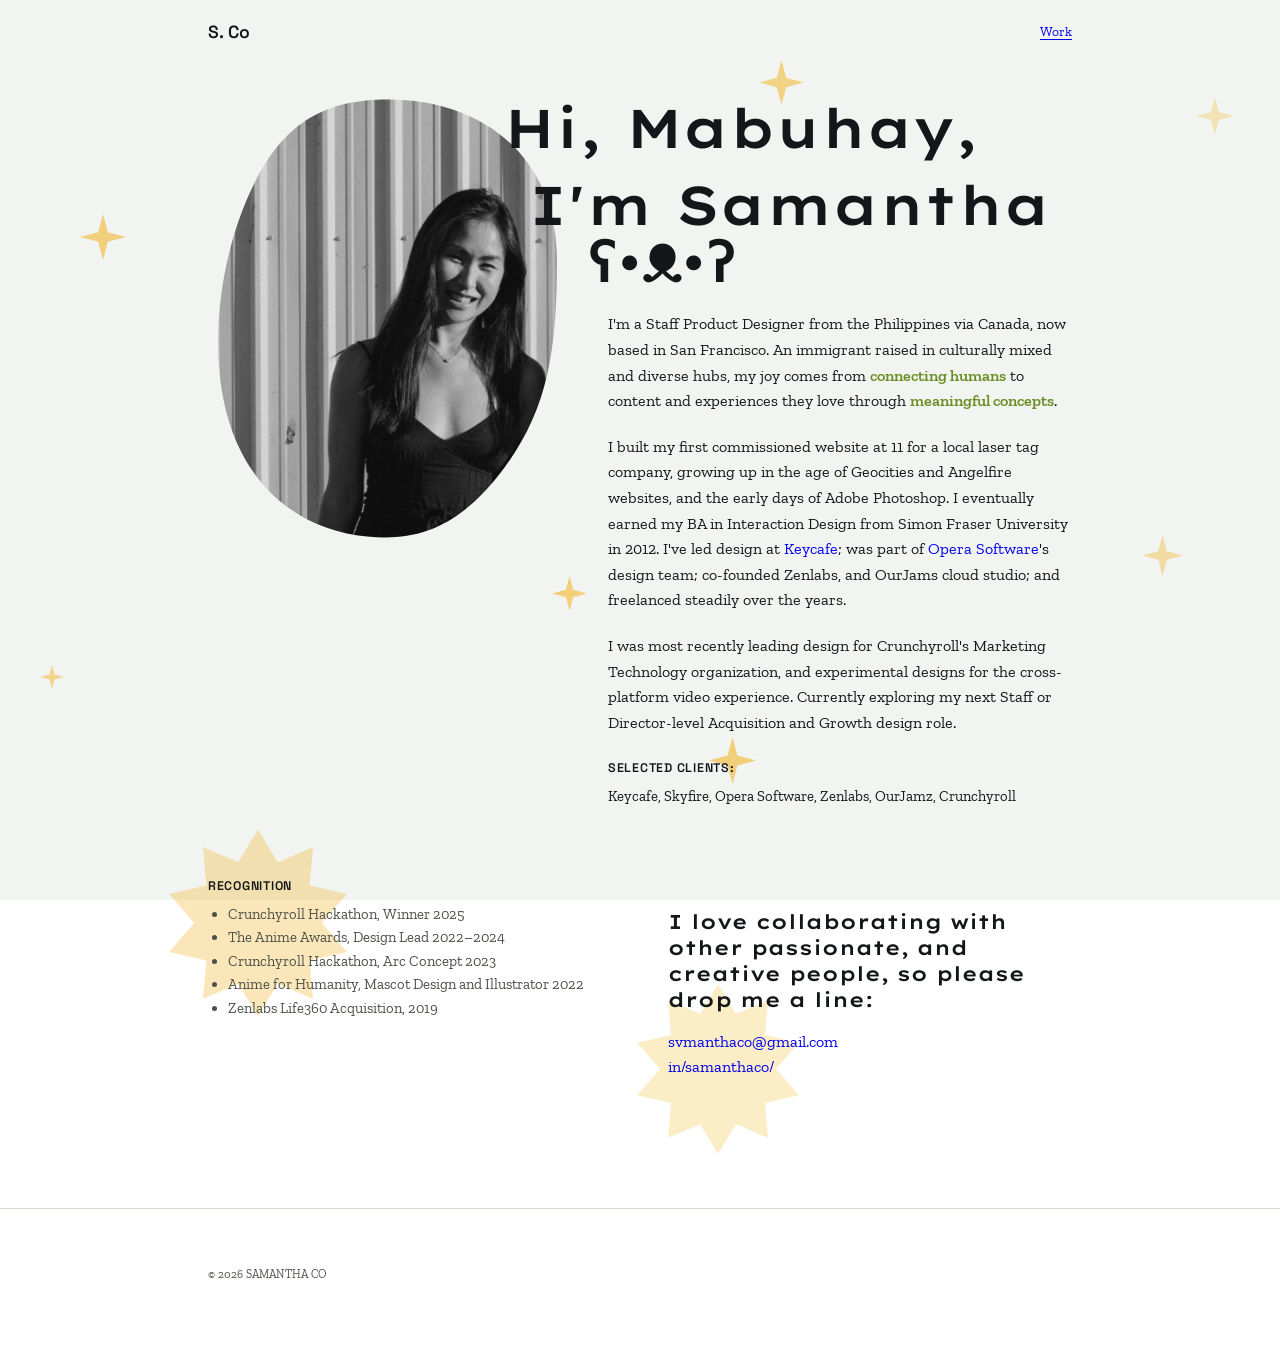
==== commit 9ffb4246: "Add files via upload" ====
--- a/about.html
+++ b/about.html
@@ -54,7 +54,6 @@
     <div class="logo">S. Co</div>
     <div class="navlinks">
       <a href="index.html#work">Work</a>
-      <a href="about.html">About</a>
     </div>
   </div>
 </nav>
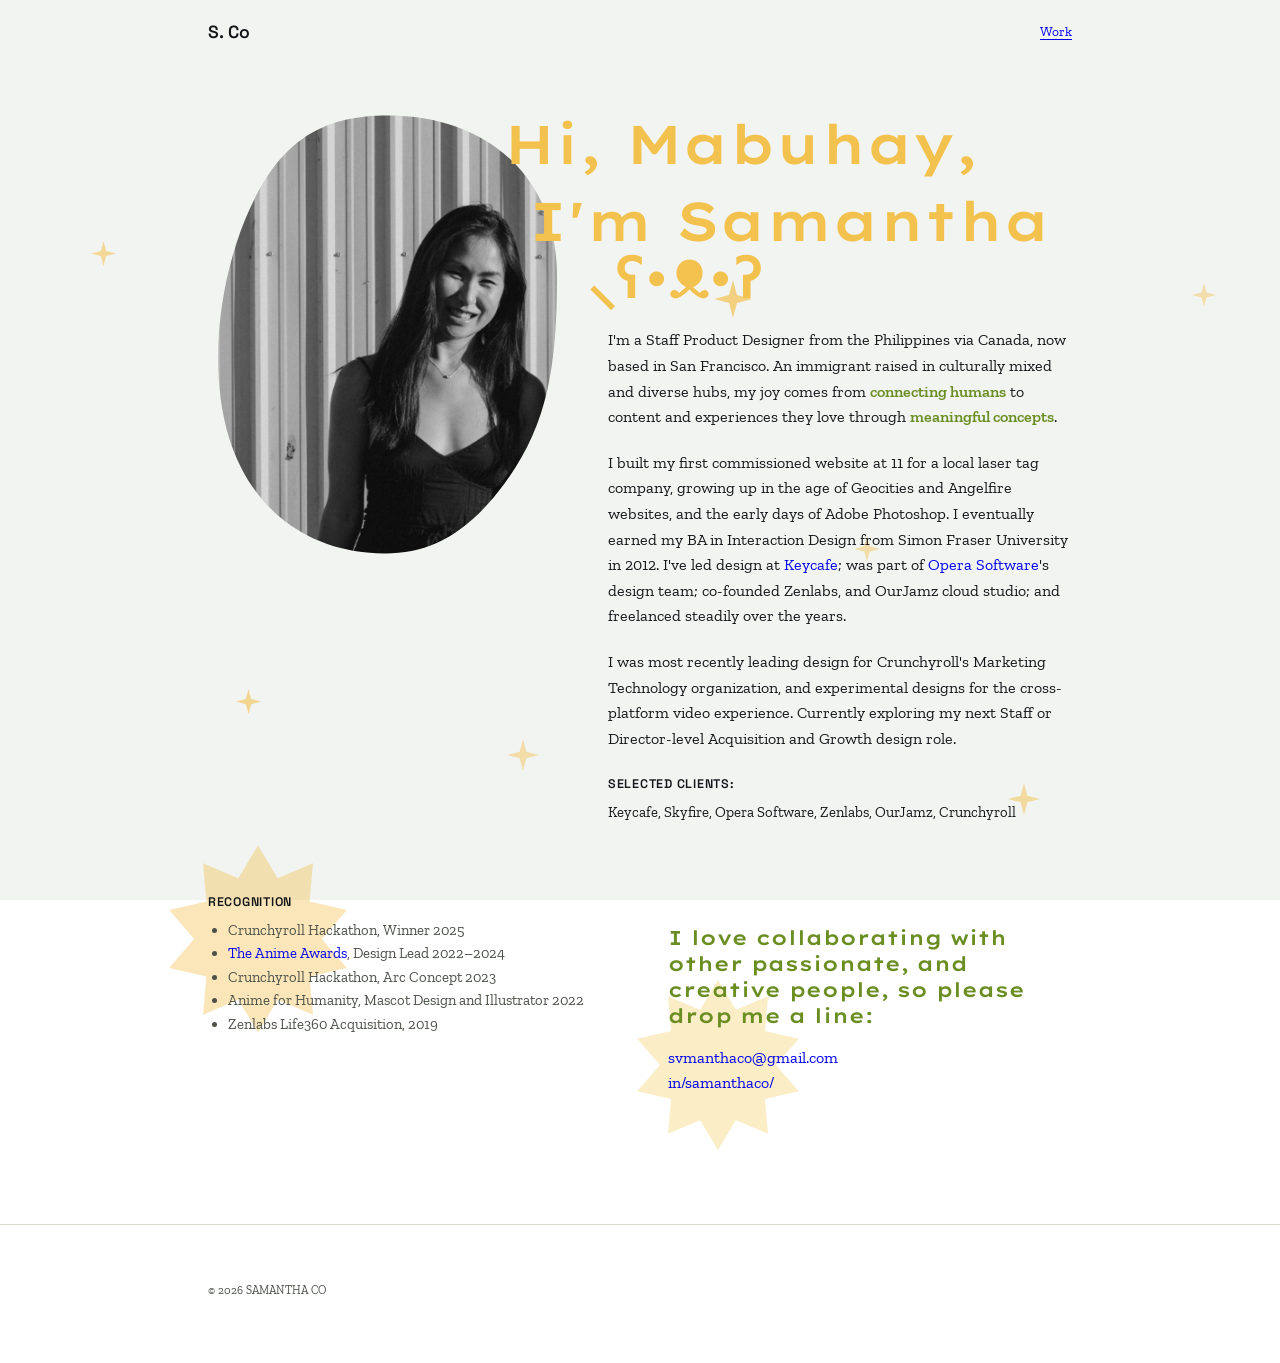
==== commit 865ec340: "Add files via upload" ====
--- a/about.html
+++ b/about.html
@@ -10,7 +10,7 @@
 <style>
   .about-hero{
     display:flex; align-items:flex-start; gap:0; flex-wrap:wrap;
-    padding:24px 0 16px;
+    padding:40px 0 16px;
   }
   .about-hero-photo{
     width:360px; height:460px; flex-shrink:0;
@@ -53,7 +53,8 @@
   <div class="wrap">
     <div class="logo">S. Co</div>
     <div class="navlinks">
-      <a href="index.html#work">Work</a>
+      <a href="https://cupnunu.github.io/portfolio/index.html#work">Work</a>
+
     </div>
   </div>
 </nav>
@@ -64,12 +65,12 @@
       <img src="about-photo.png" alt="Samantha Co laughing in front of a corrugated metal wall">
     </div>
     <div class="about-hero-text">
-      <p class="about-hero-wave">Hi, Mabuhay,</p>
-      <h1 class="about-hero-greet">I'm Samantha</h1>
-      <p class="about-hero-greet" style="margin-left:60px; margin-top:-8px;"><span class="emoticon">ʕ•ᴥ•ʔ</span></p>
+      <p class="about-hero-wave"><span style="color:var(--spark);">Hi, Mabuhay,</p>
+      <h1 class="about-hero-greet"><span style="color:var(--spark);">I'm Samantha</h1>
+      <p class="about-hero-greet" style="margin-left:60px; margin-top:-8px;"><span class="emoticon"><span style="color:var(--spark);">⸜ʕ•ᴥ•ʔ</span></span></p>
       <p>I'm a Staff Product Designer from the Philippines via Canada, now based in San Francisco. An immigrant raised in culturally mixed and diverse hubs, my joy comes from <span class="accent-text">connecting humans</span> to content and experiences they love through <span class="accent-text">meaningful concepts</span>. </p>
 
-        <p>I built my first commissioned website at 11 for a local laser tag company, growing up in the age of Geocities and Angelfire websites, and the early days of Adobe Photoshop. I eventually earned my BA in Interaction Design from Simon Fraser University in 2012. I've led design at <a href="https://www.keycafe.com/s/" target="_blank" rel="noopener noreferrer">Keycafe</a>; was part of <a href="https://www.opera.com" target="_blank" rel="noopener noreferrer">Opera Software</a>'s design team; co-founded Zenlabs, and OurJams cloud studio; and freelanced steadily over the years.</p>
+        <p>I built my first commissioned website at 11 for a local laser tag company, growing up in the age of Geocities and Angelfire websites, and the early days of Adobe Photoshop. I eventually earned my BA in Interaction Design from Simon Fraser University in 2012. I've led design at <a href="https://www.keycafe.com/s/" target="_blank" rel="noopener noreferrer">Keycafe</a>; was part of <a href="https://www.opera.com" target="_blank" rel="noopener noreferrer">Opera Software</a>'s design team; co-founded Zenlabs, and OurJamz cloud studio; and freelanced steadily over the years.</p>
       <p>I was most recently leading design for Crunchyroll's Marketing Technology organization, and experimental designs for the cross-platform video experience. Currently exploring my next Staff or Director-level Acquisition and Growth design role.</p>
 
       <h4 class="about-subhead" style="margin-left:80px;">Selected Clients:</h4>
@@ -91,7 +92,7 @@
             <h4 class="about-subhead">Recognition</h4>
             <ul class="about-list" style="list-style:disc; padding-left:20px; margin:0;">
               <li>Crunchyroll Hackathon, Winner 2025</li>
-              <li>The Anime Awards, Design Lead 2022–2024</li>
+              <li><a href="https://www.crunchyroll.com/animeawards/" target="_blank" rel="noopener noreferrer">The Anime Awards</a>, Design Lead 2022–2024</li>
               <li>Crunchyroll Hackathon, Arc Concept 2023</li>
               <li>Anime for Humanity, Mascot Design and Illustrator 2022</li>
               <li>Zenlabs Life360 Acquisition, 2019</li>
@@ -99,10 +100,10 @@
           </div>
 
           <div style="flex:1; min-width:240px; margin-top:56px; position:relative;">
-            <svg class="star-decor parallax" data-speed="0.14" viewBox="0 0 200 200" xmlns="http://www.w3.org/2000/svg" aria-hidden="true" style="position:absolute; top:60px; left:-50px; width:200px; height:200px; z-index:-1; pointer-events:none;">
+            <svg class="star-decor parallax" data-speed="0.14" viewBox="0 0 200 200" xmlns="http://www.w3.org/2000/svg" aria-hidden="true" style="position:absolute; top:40px; left:-50px; width:200px; height:200px; z-index:-1; pointer-events:none;">
               <path fill="#F7DE8F" opacity="0.5" d="M100.0,15.0 L117.9,44.8 L150.0,31.2 L146.9,65.9 L180.8,73.7 L158.0,100.0 L180.8,126.3 L146.9,134.1 L150.0,168.8 L117.9,155.2 L100.0,185.0 L82.1,155.2 L50.0,168.8 L53.1,134.1 L19.2,126.3 L42.0,100.0 L19.2,73.7 L53.1,65.9 L50.0,31.2 L82.1,44.8 Z" />
             </svg>
-            <p class="results-statement" style="font-size:1.25rem;">I love collaborating with other passionate, and creative people, so please drop me a line:</p>
+            <p class="results-statement" style="font-size:1.25rem;"><span class="accent-text">I love collaborating with other passionate, and creative people, so please drop me a line:</span></p>
             <p style="margin:0;">
               <a href="mailto:svmanthaco@gmail.com">svmanthaco@gmail.com</a><br>
               <a href="https://www.linkedin.com/in/samanthaco/" target="_blank" rel="noopener noreferrer">in/samanthaco/</a>
@@ -173,7 +174,5 @@
   })();
 </script>
 
-<script src="draggable-stars.js"></script>
-
 </body>
 </html>
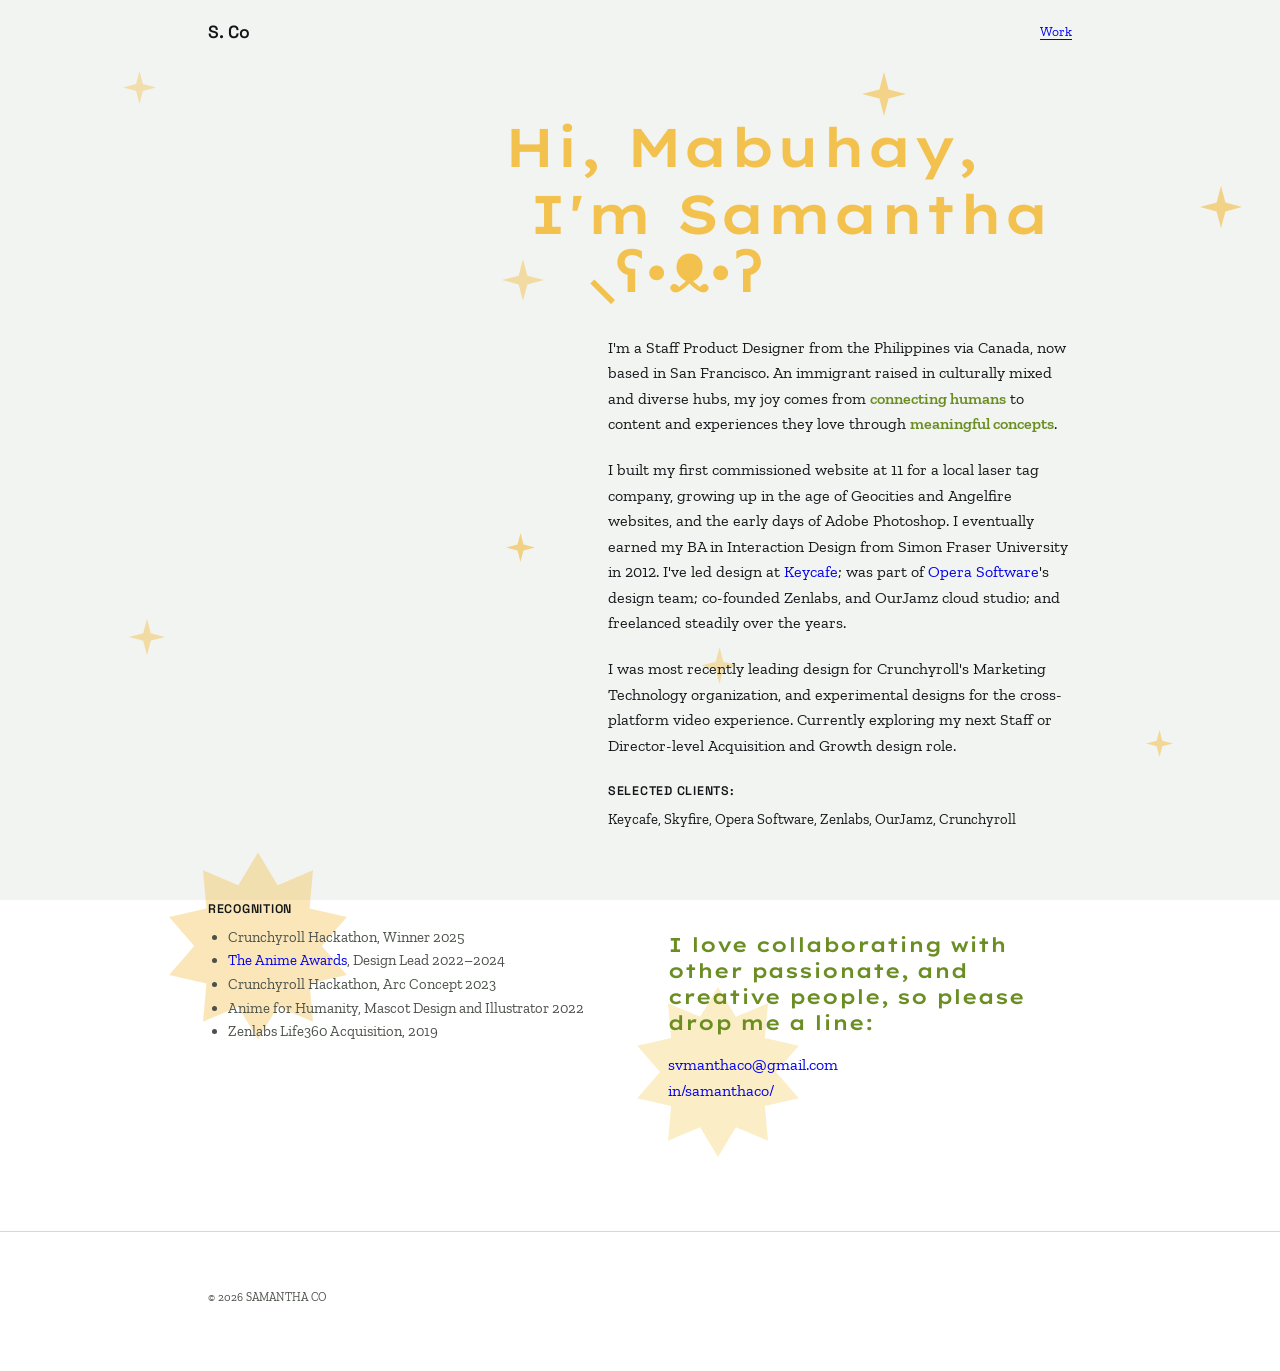
==== commit bbd7dd6d: "Add files via upload" ====
--- a/about.html
+++ b/about.html
@@ -25,11 +25,11 @@
   .about-hero-text p{margin-bottom:20px; margin-left:80px;}
   .about-hero-greet{
     font-family:'Lexend Giga', sans-serif; font-weight:600; font-size:clamp(2rem, 6vw, 3.4rem);
-    margin:0 0 8px; line-height:1.05;
+    margin:0 0 8px; line-height:0.6;
   }
   .about-hero-wave{
     font-family:'Lexend Giga', sans-serif; font-weight:600; font-size:clamp(2rem, 6vw, 3.4rem);
-    color:var(--ink); margin:0 0 4px; line-height:1.05; margin-left:-24px;
+    color:var(--ink); margin:0 0 4px; line-height:0.2; margin-left:-24px;
   }
   .accent-text{color:var(--accent); font-weight:600;}
   .about-hero-lede{
@@ -62,12 +62,14 @@
 <div class="wrap">
   <div class="about-hero">
     <div class="about-hero-photo reveal">
-      <img src="about-photo.png" alt="Samantha Co laughing in front of a corrugated metal wall">
+      <img src="about-photo.png" alt="Samantha Co">
     </div>
     <div class="about-hero-text">
-      <p class="about-hero-wave"><span style="color:var(--spark);">Hi, Mabuhay,</p>
-      <h1 class="about-hero-greet"><span style="color:var(--spark);">I'm Samantha</h1>
-      <p class="about-hero-greet" style="margin-left:60px; margin-top:-8px;"><span class="emoticon"><span style="color:var(--spark);">⸜ʕ•ᴥ•ʔ</span></span></p>
+      <div id="greetingHover" style="position:relative;">
+        <p class="about-hero-wave"><span style="color:var(--spark);">Hi, Mabuhay,</span></p>
+        <h1 class="about-hero-greet"><span style="color:var(--spark);">I'm Samantha</span></h1>
+        <p class="about-hero-greet" style="margin-left:60px; margin-top:-8px;"><span class="emoticon"><span style="color:var(--spark);">⸜ʕ•ᴥ•ʔ</span></span></p>
+      </div>
       <p>I'm a Staff Product Designer from the Philippines via Canada, now based in San Francisco. An immigrant raised in culturally mixed and diverse hubs, my joy comes from <span class="accent-text">connecting humans</span> to content and experiences they love through <span class="accent-text">meaningful concepts</span>. </p>
 
         <p>I built my first commissioned website at 11 for a local laser tag company, growing up in the age of Geocities and Angelfire websites, and the early days of Adobe Photoshop. I eventually earned my BA in Interaction Design from Simon Fraser University in 2012. I've led design at <a href="https://www.keycafe.com/s/" target="_blank" rel="noopener noreferrer">Keycafe</a>; was part of <a href="https://www.opera.com" target="_blank" rel="noopener noreferrer">Opera Software</a>'s design team; co-founded Zenlabs, and OurJamz cloud studio; and freelanced steadily over the years.</p>
@@ -172,7 +174,68 @@
     }, { threshold: 0.15, rootMargin: '0px 0px -40px 0px' });
     revealEls.forEach(function(el){ observer.observe(el); });
   })();
+
+  (function(){
+    var container = document.getElementById('greetingHover');
+    if(!container) return;
+    var reduceMotion = window.matchMedia('(prefers-reduced-motion: reduce)').matches;
+    if(reduceMotion) return;
+
+    function splitIntoLetters(node){
+      var children = Array.prototype.slice.call(node.childNodes);
+      children.forEach(function(child){
+        if(child.nodeType === 3){
+          var text = child.textContent;
+          var frag = document.createDocumentFragment();
+          for(var i = 0; i < text.length; i++){
+            var ch = text[i];
+            var span = document.createElement('span');
+            span.className = 'letter-hover';
+            span.style.display = 'inline-block';
+            span.style.willChange = 'transform';
+            span.textContent = ch === ' ' ? '\u00A0' : ch;
+            frag.appendChild(span);
+          }
+          node.replaceChild(frag, child);
+        } else if(child.nodeType === 1){
+          splitIntoLetters(child);
+        }
+      });
+    }
+    splitIntoLetters(container);
+
+    var letters = container.querySelectorAll('.letter-hover');
+
+    container.addEventListener('mousemove', function(e){
+      var mx = e.clientX;
+      var my = e.clientY;
+
+      letters.forEach(function(letter){
+        var lRect = letter.getBoundingClientRect();
+        var lCenterX = lRect.left + lRect.width / 2;
+        var lCenterY = lRect.top + lRect.height / 2;
+        var dx = lCenterX - mx;
+        var dy = lCenterY - my;
+        var dist = Math.sqrt(dx * dx + dy * dy) || 1;
+        var maxDist = 90;
+        var strength = Math.max(0, 1 - dist / maxDist);
+        var pushX = (dx / dist) * strength * 22;
+        var pushY = (dy / dist) * strength * 22;
+        letter.style.transition = 'transform 0.12s ease-out';
+        letter.style.transform = 'translate(' + pushX.toFixed(1) + 'px, ' + pushY.toFixed(1) + 'px)';
+      });
+    });
+
+    container.addEventListener('mouseleave', function(){
+      letters.forEach(function(letter){
+        letter.style.transition = 'transform 0.6s cubic-bezier(.34,1.56,.64,1)';
+        letter.style.transform = 'translate(0px, 0px)';
+      });
+    });
+  })();
 </script>
+
+<script src="draggable-stars.js"></script>
 
 </body>
 </html>
